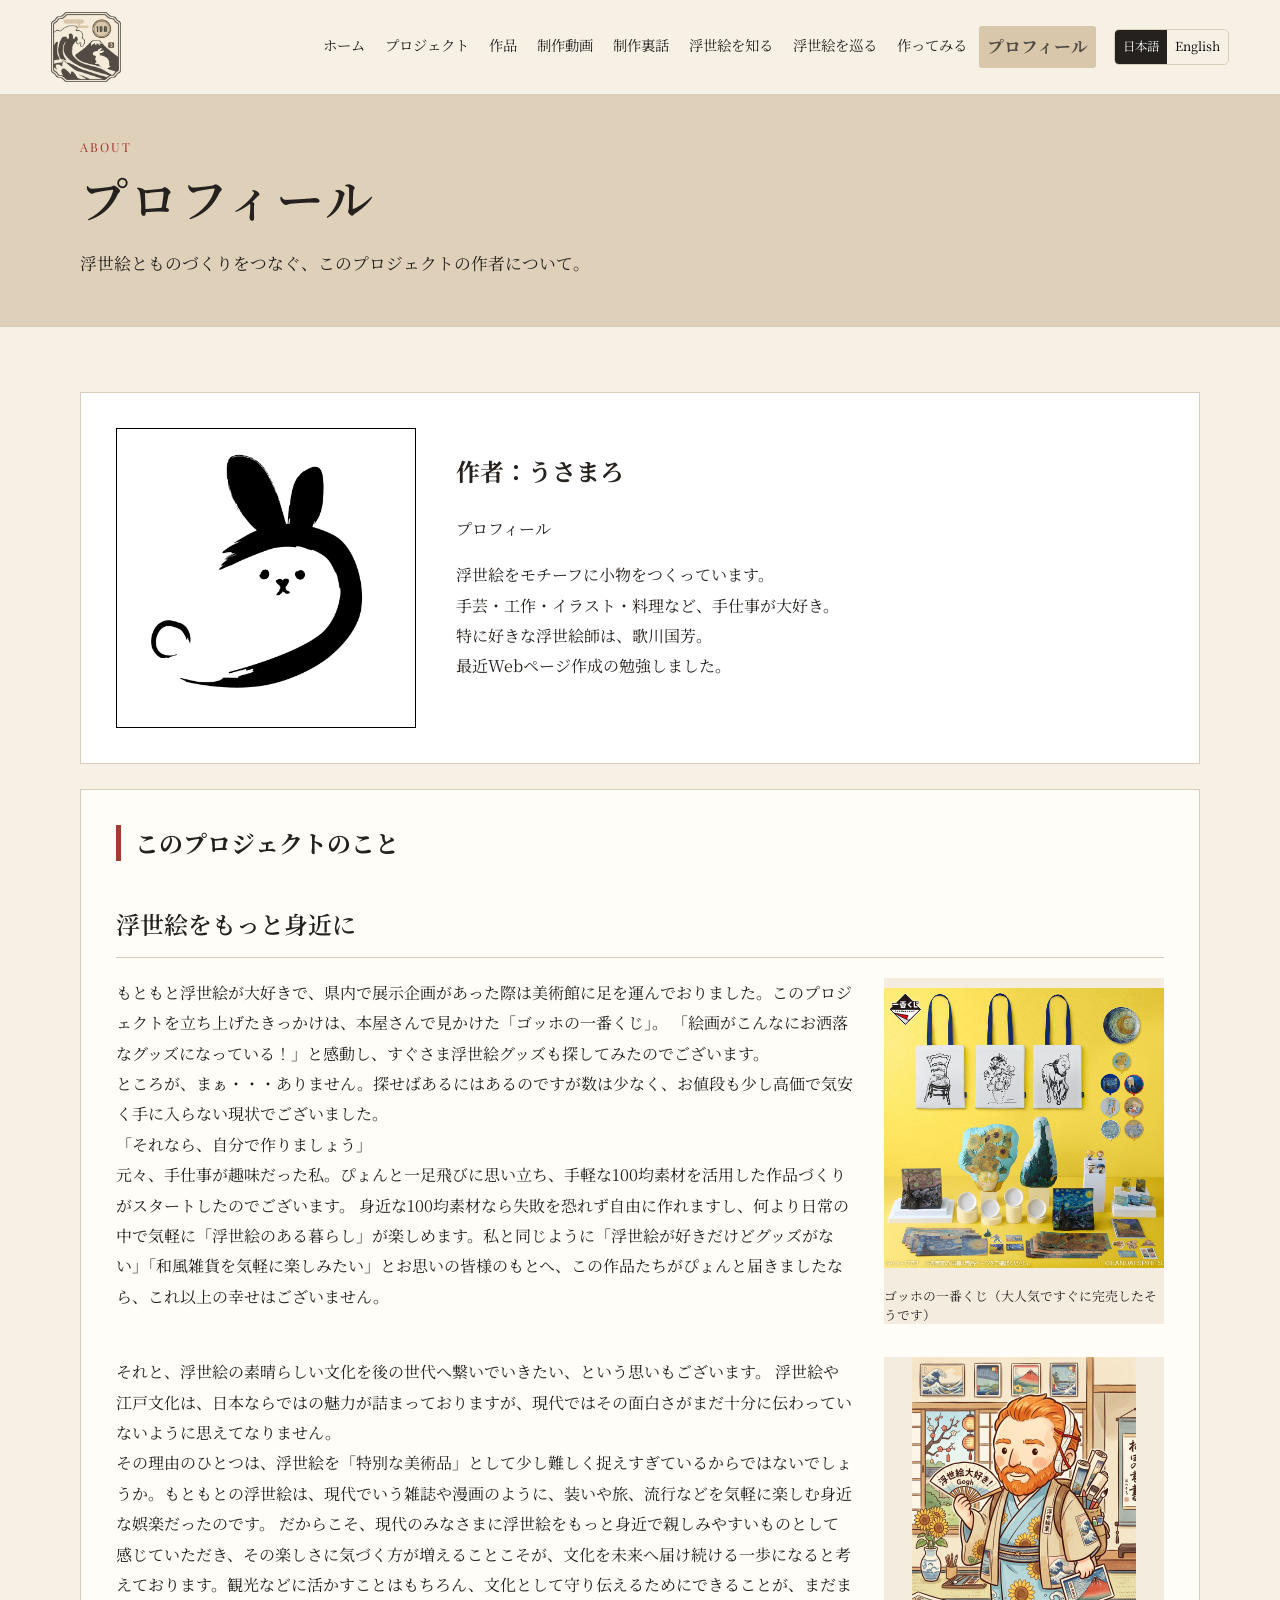
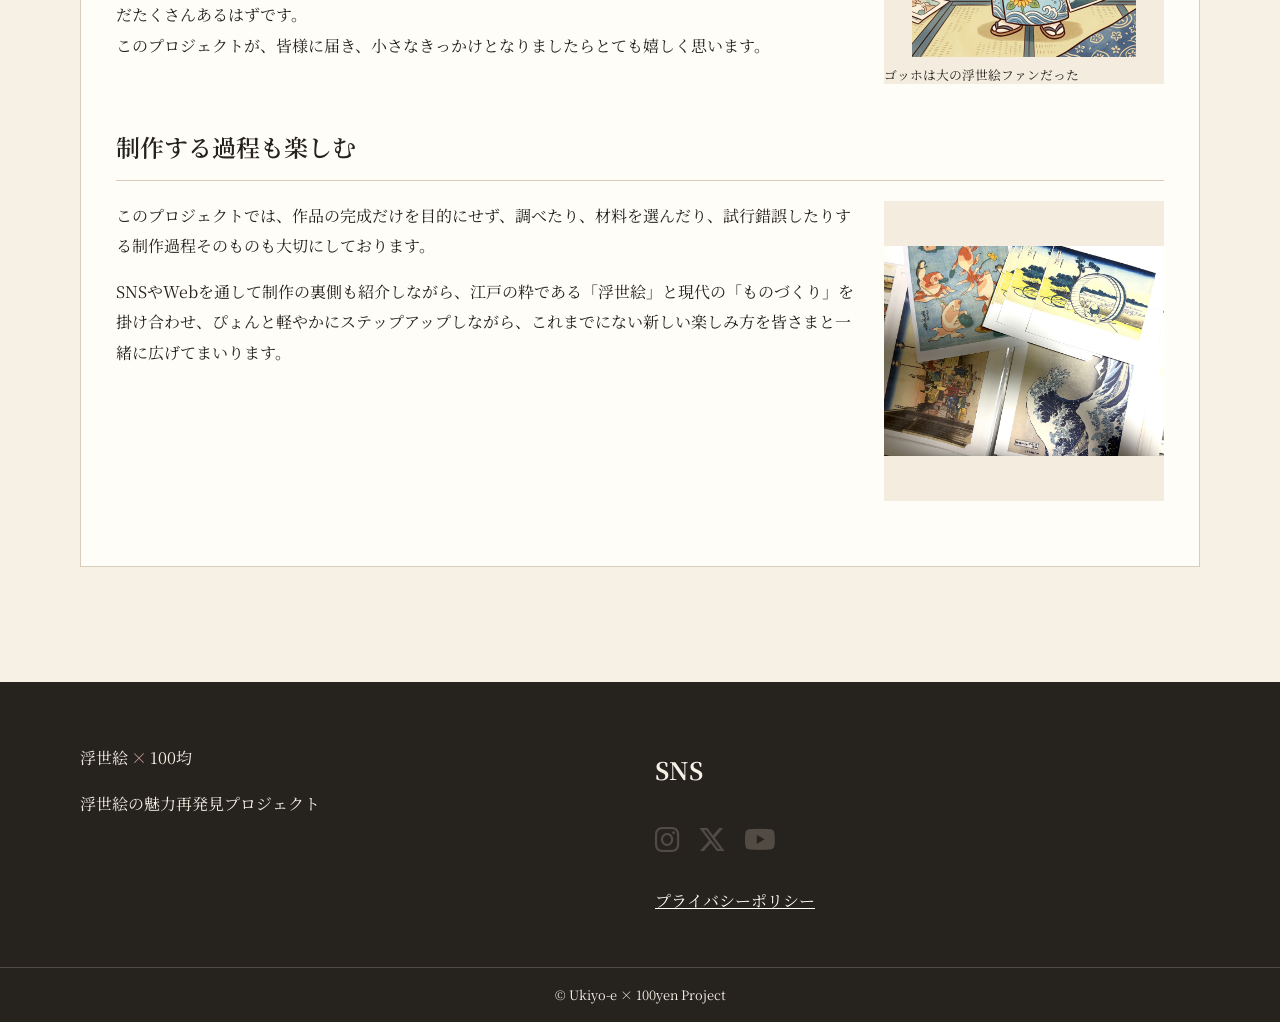
==== about.html @ 2771c259 "Add files via upload" ====
<!DOCTYPE html>
<html lang="ja">

<head>
    <meta charset="UTF-8">
    <meta name="viewport" content="width=device-width, initial-scale=1.0">
    <meta name="description" content="プロフィール｜浮世絵×100均プロジェクト">
    <title>プロフィール｜浮世絵×100均</title>
    <link rel="stylesheet" href="css/style.css">
    <link rel="stylesheet" href="https://cdnjs.cloudflare.com/ajax/libs/font-awesome/6.7.2/css/all.min.css">

    <script async src="https://www.googletagmanager.com/gtag/js?id=G-XXXXXXXXXX"></script>
    <script>window.dataLayer = window.dataLayer || []; function gtag() {dataLayer.push(arguments);} gtag('js', new Date()); gtag('config', 'G-XXXXXXXXXX');</script>
</head>

<body>
    <a class="skip-link" href="#main">本文へ移動</a>
    <header class="site-header">
  <div class="header-inner">
    <a class="logo" href="index.html" aria-label="浮世絵×100均 ホーム">
    <img src="images/sitelogo.png" alt="浮世絵×100均">
</a>
    <button class="menu-button" aria-controls="global-nav" aria-expanded="false">☰ <span data-ja="メニュー" data-en="Menu">メニュー</span></button>
<nav id="global-nav" class="global-nav" aria-label="メインメニュー">
  <ul>
    <li><a href="index.html" data-ja="ホーム" data-en="Home">ホーム</a></li>
    <li><a href="project.html" data-ja="プロジェクト" data-en="Project">プロジェクト</a></li>
    <li><a href="gallery.html" data-ja="作品" data-en="Gallery">作品</a></li>
    <li><a href="making.html" data-ja="制作動画" data-en="Making Videos">制作動画</a></li>
    <li><a href="story.html" data-ja="制作裏話" data-en="Behind the Scenes">制作裏話</a></li>
    <li><a href="ukiyoe.html" data-ja="浮世絵を知る" data-en="Learn Ukiyo-e">浮世絵を知る</a></li>
    <li><a href="map.html" data-ja="浮世絵を巡る" data-en="Explore Ukiyo-e">浮世絵を巡る</a></li>
    <li><a href="try.html" data-ja="作ってみる" data-en="Try It">作ってみる</a></li>
    <li><a href="about.html" data-ja="プロフィール" data-en="About">プロフィール</a></li>
  </ul>
</nav>
    <div class="lang-switch" aria-label="言語切り替え">
      <button type="button" class="lang-btn active" data-lang="ja">日本語</button>
      <button type="button" class="lang-btn" data-lang="en">English</button>
    </div>
  </div>
    </header>
    <main id="main">
        <section class="page-hero">
            <div class="container">
                <p class="section-label">ABOUT</p>
                <h1><span data-ja="プロフィール" data-en="About">プロフィール</span></h1>
                <p class="lead"><span data-ja="浮世絵とものづくりをつなぐ、このプロジェクトの作者について。"
                        data-en="Meet the creator connecting Ukiyo-e with hands-on making.">浮世絵とものづくりをつなぐ、このプロジェクトの作者について。</span>
                </p>
            </div>
        </section>
        <div class="container page-content">
            <!-- <section class="visual-block"><img src="images/usamaroicon2.png" alt="作者プロフィール用の仮ビジュアル">
                <p data-ja="作者プロフィール用の仮ビジュアル" data-en="Placeholder visual for the creator profile.">作者プロフィール用の仮ビジュアル</p>
            </section> -->


            <section class="profile-main">
                <div class="profile-photo">
                    <img src="images/usamaroicon2.png" alt="作者プロフィール写真">
                </div>
                <div>



                    <h2><span data-ja="作者：うさまろ" data-en="About the Creator">作者：うさまろ</span></h2>
                    <p data-ja="プロフィール" data-en="Creator profile will be added here.">プロフィール</p>
                    <p><span data-ja="浮世絵をモチーフに小物をつくっています。<br>
手芸・工作・イラスト・料理など、手仕事が大好き。<br>
特に好きな浮世絵師は、歌川国芳。<br>
最近Webページ作成の勉強しました。<br>"
                            data-en="Use your own words to explain why you became interested in Ukiyo-e and what you hope to achieve.">
浮世絵をモチーフに小物をつくっています。<br>
手芸・工作・イラスト・料理など、手仕事が大好き。<br>
特に好きな浮世絵師は、歌川国芳。<br>
最近Webページ作成の勉強しました。<br>
                        </span>
                    </p>
                </div>
            </section>


            <section class="content-block project-values">

                <h2>
                    <span data-ja="このプロジェクトのこと" data-en="What Matters to This Project">
                        このプロジェクトのこと
                    </span>
                </h2>


                <!-- 見出し1 -->
                <div class="value-section">

                    <h3>
                        <span data-ja="浮世絵をもっと身近に" data-en="Making Ukiyo-e More Accessible">
                            浮世絵をもっと身近に
                        </span>
                    </h3>

                    <div class="value-content">

                        <div class="value-text">
                            <p>
                                <span data-ja="もともと浮世絵が大好きで、県内で展示企画があった際は美術館に足を運んでおりました。このプロジェクトを立ち上げたきっかけは、本屋さんで見かけた「ゴッホの一番くじ」。
「絵画がこんなにお洒落なグッズになっている！」と感動し、すぐさま浮世絵グッズも探してみたのでございます。<br>
ところが、まぁ・・・ありません。探せばあるにはあるのですが数は少なく、お値段も少し高価で気安く手に入らない現状でございました。<br>

「それなら、自分で作りましょう」<br>
元々、手仕事が趣味だった私。ぴょんと一足飛びに思い立ち、手軽な100均素材を活用した作品づくりがスタートしたのでございます。

身近な100均素材なら失敗を恐れず自由に作れますし、何より日常の中で気軽に「浮世絵のある暮らし」が楽しめます。私と同じように「浮世絵が好きだけどグッズがない」「和風雑貨を気軽に楽しみたい」とお思いの皆様のもとへ、この作品たちがぴょんと届きましたなら、これ以上の幸せはございません。"
                                    data-en="（英語文）">
                                    浮世絵は、歴史や美術の知識がないと少し難しく感じるかもしれません。そこで、100均で手に入る身近な材料を使いながら、気軽に浮世絵に触れられる方法を紹介します。
                                </span>
                            </p>
                        </div>

                        <div class="value-image">
                            <img src="images/gogh_kuji.jpg" alt="ゴッホ一番くじ">
                            <p>ゴッホの一番くじ（大人気ですぐに完売したそうです）</p>
                        </div>

                    </div>



                    <div class="value-content">

                        <div class="value-text">
                            <p>
                                <span data-ja="それと、浮世絵の素晴らしい文化を後の世代へ繋いでいきたい、という思いもございます。

浮世絵や江戸文化は、日本ならではの魅力が詰まっておりますが、現代ではその面白さがまだ十分に伝わっていないように思えてなりません。<br>

その理由のひとつは、浮世絵を「特別な美術品」として少し難しく捉えすぎているからではないでしょうか。もともとの浮世絵は、現代でいう雑誌や漫画のように、装いや旅、流行などを気軽に楽しむ身近な娯楽だったのです。

だからこそ、現代のみなさまに浮世絵をもっと身近で親しみやすいものとして感じていただき、その楽しさに気づく方が増えることこそが、文化を未来へ届け続ける一歩になると考えております。観光などに活かすことはもちろん、文化として守り伝えるためにできることが、まだまだたくさんあるはずです。<br>

このプロジェクトが、皆様に届き、小さなきっかけとなりましたらとても嬉しく思います。
"
                                    data-en="（英語文）">
それと、浮世絵の素晴らしい文化を後の世代へ繋いでいきたい、という思いもございます。

浮世絵や江戸文化は、日本ならではの魅力が詰まっておりますが、現代ではその面白さがまだ十分に伝わっていないように思えてなりません。<br>

その理由のひとつは、浮世絵を「特別な美術品」として少し難しく捉えすぎているからではないでしょうか。もともとの浮世絵は、現代でいう雑誌や漫画のように、装いや旅、流行などを気軽に楽しむ身近な娯楽だったのです。

だからこそ、現代のみなさまに浮世絵をもっと身近で親しみやすいものとして感じていただき、その楽しさに気づく方が増えることこそが、文化を未来へ届け続ける一歩になると考えております。観光などに活かすことはもちろん、文化として守り伝えるためにできることが、まだまだたくさんあるはずです。<br>

このプロジェクトが、皆様に届き、小さなきっかけとなりましたらとても嬉しく思います。
                                </span>
                            </p>
                        </div>

                        <div class="value-image">
                            <img src="images/gogh.jpg" alt="浮世絵大好きなゴッホのイラスト">
                            <p>ゴッホは大の浮世絵ファンだった</p>
                        </div>

                    </div>

                </div>






                <!-- 見出し2 -->
                <div class="value-section">

                    <h3>
                        <span data-ja="制作する過程も楽しむ" data-en="Enjoying the Making Process">
                            制作する過程も楽しむ
                        </span>
                    </h3>

                    <div class="value-content">

                        <div class="value-text">
                            <p>
                                <span data-ja="このプロジェクトでは、作品の完成だけを目的にせず、調べたり、材料を選んだり、試行錯誤したりする制作過程そのものも大切にしております。"
                                    data-en="This project values the creative process itself, including choosing materials and experimenting, rather than focusing only on the finished work.">
                                    このプロジェクトでは、作品の完成だけを目的にせず、調べたり、材料を選んだり、試行錯誤したりする制作過程そのものも大切にしております。
                                </span>
                            </p>

                            <p>
                                <span data-ja="SNSやWebを通して制作の裏側も紹介しながら、江戸の粋である「浮世絵」と現代の「ものづくり」を掛け合わせ、ぴょんと軽やかにステップアップしながら、これまでにない新しい楽しみ方を皆さまと一緒に広げてまいります。"
                                    data-en="Through social media and the web, we also share the behind-the-scenes process and introduce new ways to enjoy Ukiyo-e and making things.">
                                    SNSやWebを通して制作の裏側も紹介しながら、江戸の粋である「浮世絵」と現代の「ものづくり」を掛け合わせ、ぴょんと軽やかにステップアップしながら、これまでにない新しい楽しみ方を皆さまと一緒に広げてまいります。
                                </span>
                            </p>
                        </div>

                        <div class="value-image">
                            <img src="images/project-value03.jpeg" alt="浮世絵作品を制作している様子">
                        </div>

                    </div>

                </div>

            </section>








        </div>
    </main>

<footer class="site-footer">
    <div class="container footer-grid">

        <div>
            <p class="logo">浮世絵<span>×</span>100均</p>
            <p data-ja="浮世絵の魅力再発見プロジェクト"
               data-en="Rediscovering the Charm of Ukiyo-e">
                浮世絵の魅力再発見プロジェクト
            </p>
        </div>


<div>
    <h2>SNS</h2>

    <div class="sns-links">

        <!-- Instagram -->
        <a href="https://www.instagram.com/usamaro_ukiyoe100pj/"
           target="_blank"
           rel="noopener"
           aria-label="Instagram">
            <i class="fa-brands fa-instagram"></i>
        </a>

        <!-- X -->
        <a href="https://x.com/usamaro_ukiyoe"
           target="_blank"
           rel="noopener"
           aria-label="X">
            <i class="fa-brands fa-x-twitter"></i>
        </a>

        <!-- YouTube -->
        <a href="https://www.youtube.com/@usamaro_ukiyoe100pj"
           target="_blank"
           rel="noopener"
           aria-label="YouTube">
            <i class="fa-brands fa-youtube"></i>
        </a>

    </div>

    <!-- プライバシーポリシー -->
    <p>
        <a href="privacy.html">プライバシーポリシー</a>
    </p>
</div>


    </div>

    <p class="copyright">© Ukiyo-e × 100yen Project</p>
</footer>

    <script src="js/script.js"></script>
</body>

</html>
---- css/style.css ----
@import url('https://fonts.googleapis.com/css2?family=Noto+Serif+JP:wght@400;500;700&family=Playfair+Display:wght@500;700&family=Yuji+Boku&display=swap');

:root {
    --ink: #24211e;
    --red: #a33b32;
    --red-dark: #7d2924;
    --cream: #f7f1e5;
    --paper: #fffdf8;
    --line: #d8cdbb;
    --muted: #6d665d;
    --max: 1120px
}

* {
    box-sizing: border-box
}

html {
    scroll-behavior: smooth
}

body {
    margin: 0;
    color: var(--ink);
    background: var(--cream);
    font-family: "Noto Serif JP", serif;
    line-height: 1.9
}

img,
video {
    max-width: 100%;
    height: auto;
    display: block
}

a {
    color: inherit
}

button {
    font: inherit
}

.skip-link {
    position: absolute;
    left: 10px;
    top: -100px;
    background: #fff;
    padding: 8px 12px;
    z-index: 1000
}

.skip-link:focus {
    top: 10px
}

.site-header {
    position: sticky;
    top: 0;
    z-index: 100;
    background: rgba(247, 241, 229, .97);
    border-bottom: 1px solid var(--line)
}

.header-inner {
    max-width: 1280px;
    margin: auto;
    padding: 12px 4%;
    display: flex;
    align-items: center;
    gap: 18px
}

.logo {
    display: block;
    text-decoration: none;
    white-space: nowrap;
}

.logo img {
    display: block;
    width: 70px;
    height: auto;
}

.logo span {
    color: var(--red);
    padding: 0 3px
}

.global-nav {
    margin-left: auto
}

.global-nav ul {
    display: flex;
    flex-wrap: wrap;
    gap: 4px;
    list-style: none;
    margin: 0;
    padding: 0
}

.global-nav a {
    display: block;
    padding: 5px 8px;
    text-decoration: none;
    font-size: .9rem;
    border-radius: 4px
}

.global-nav a:hover,
.global-nav a:focus {
    background: #eadfce
}

.menu-button {
    display: none;
    background: none;
    border: 1px solid var(--line);
    padding: 6px 10px;
    border-radius: 4px
}

.lang-switch {
    display: flex;
    border: 1px solid var(--line);
    border-radius: 5px;
    overflow: hidden
}

.lang-btn {
    border: 0;
    background: transparent;
    padding: 5px 8px;
    cursor: pointer;
    font-size: .78rem
}

.lang-btn.active {
    background: var(--ink);
    color: #fff
}

.hero {
    background: #d8c7aa;
    min-height: 520px;
    display: grid;
    place-items: center;
    text-align: center;
    position: relative;
    overflow: hidden
}

.hero:after {
    content: "";
    position: absolute;
    inset: 0;
    background-image: repeating-linear-gradient(0deg, transparent 0 8px, rgba(80, 50, 30, .035) 9px 10px);
    pointer-events: none
}

.hero-inner {
    position: relative;
    z-index: 1;
    padding: 70px 20px
}

.eyebrow,
.section-label,
.tag {
    letter-spacing: .16em;
    font-family: "Playfair Display", serif;
    font-size: .78rem
}

.hero h1 {
    font-size: clamp(2.4rem, 7vw, 5rem);
    line-height: 1.25;
    margin: 18px 0;
    font-weight: 700
}

.hero-lead {
    font-size: 1.1rem
}

.button {
    display: inline-block;
    padding: 11px 25px;
    text-decoration: none;
    border: 1px solid var(--ink);
    margin-top: 16px
}

.button-primary {
    background: var(--red);
    color: #fff;
    border-color: var(--red)
}

.button-primary:hover {
    background: var(--red-dark)
}

.container {
    width: min(var(--max), 92%);
    margin: auto
}

.narrow {
    max-width: 820px
}

.section {
    padding: 80px 0
}

.paper-section {
    background: var(--paper)
}

.intro {
    text-align: center
}

.section-heading {
    display: flex;
    align-items: end;
    justify-content: space-between;
    gap: 20px;
    margin-bottom: 30px
}

.section-heading h2,
.intro h2 {
    margin: 0;
    font-size: clamp(1.6rem, 3vw, 2.4rem);
    line-height: 1.5
}

.section-label {
    color: var(--red);
    margin: 0 0 5px
}

.text-link {
    font-weight: 700;
    text-decoration: underline;
    text-underline-offset: 4px
}

.card-grid {
    display: grid;
    grid-template-columns: repeat(3, 1fr);
    gap: 25px
}

.card {
    background: #fff;
    border: 1px solid var(--line);
    box-shadow: 0 4px 12px rgba(60, 40, 20, .05)
}

.card img {
    width: 100%;
    aspect-ratio: 3/4; /* 縦4・横3の比率にする場合は「3/4」にします */
    object-fit: contain; /* 画像を切らさずに枠内に収める */
    background: #e6d8c1;
}

.card-body {
    padding: 22px
}

.card h2,
.card h3 {
    margin: 4px 0 8px
}

.card p {
    margin: 4px 0
}

.tag {
    color: var(--red);
    margin: 0
}

.feature-grid {
    display: grid;
    grid-template-columns: repeat(2, 1fr);
    gap: 18px
}

.feature-card {
    padding: 28px;
    background: #fff;
    border: 1px solid var(--line);
    text-decoration: none
}

.feature-card:hover {
    border-color: var(--red)
}

.feature-no {
    color: var(--red);
    font-family: "Playfair Display", serif
}

.feature-card h2 {
    margin: 4px 0
}

.cta-section {
    background: #ded0b9;
    text-align: center
}

.cta h2 {
    font-size: clamp(1.8rem, 4vw, 3rem);
    line-height: 1.5
}

.page-hero {
    padding: 40px 0 30px;
    background: #ded0b9;
    border-bottom: 1px solid var(--line)
}

.page-hero h1 {
    font-family: "Noto Serif JP", serif;
    font-weight: 600;
    letter-spacing: .04em;
    font-size: clamp(2rem, 5vw, 3rem);
    margin: 5px 0 15px;
    line-height: 1.4
}
.lead {
    max-width: 800px;
    font-size: 1.05rem
}

.page-content {
    padding: 65px 0 90px
}

.content-block {
    background: var(--paper);
    padding: 35px;
    margin-bottom: 25px;
    border: 1px solid var(--line)
}

.content-block h2 {
    margin-top: 0;
    border-left: 5px solid var(--red);
    padding-left: 14px;
    line-height: 1.5
}

.number-list,
.steps,
.profile-grid,
.material-grid {
    display: grid;
    grid-template-columns: repeat(2, 1fr);
    gap: 18px
}

.number-list>div,
.steps>div,
.profile-grid>div,
.material-grid>div {
    border: 1px solid var(--line);
    padding: 20px;
    background: #fff
}

.number-list b,
.steps b {
    font-family: "Playfair Display";
    font-size: 1.6rem;
    color: var(--red)
}

.video-placeholder {
    background: #171513;
    color: #fff;
    padding: 30px;
    text-align: center;
    margin-bottom: 25px
}

.video-placeholder video {
    width: 900px;
    margin: 25px auto 0;
    background: #000
}

.video-icon {
    font-size: 3rem;
    color: #d8c7aa
}

.story-card {
    background: #fff;
    padding: 40px;
    margin-bottom: 25px;
    border: 1px solid var(--line)
}

blockquote {
    display: flex;
    align-items: flex-start;
    gap: 18px;

    border-left: 4px solid var(--red);
    padding: 15px 20px;
    margin: 25px 0;
    font-size: 1.15rem;
    background: #f3ecdf;
}

/* blockquote内のキャラクター */
blockquote img {
    width: 70px;
    height: 70px;
    object-fit: contain;
    flex-shrink: 0;
}

/* blockquote内の文章 */
blockquote div {
    min-width: 0;
}

.check-list {
    padding-left: 1.4em
}

.check-list li {
    margin: 7px 0
}

.map-note,
.cta-box {
    padding: 30px;
    background: #ded0b9;
    border: 1px solid var(--line);
    margin-bottom: 25px
}

.spot-list {
    display: grid;
    gap: 16px
}

.spot-list article {
    background: #fff;
    padding: 25px;
    border: 1px solid var(--line);
    display: grid;
    grid-template-columns: 50px 1fr;
    column-gap: 15px
}

.spot-list span {
    color: var(--red);
    font-family: "Playfair Display";
    font-size: 1.5rem
}

.spot-list h2 {
    margin: 0
}

.howto {
    counter-reset: step;
    list-style: none;
    padding: 0
}

.howto li {
    counter-increment: step;
    border-bottom: 1px solid var(--line);
    padding: 18px 0
}

.howto li:before {
    content: counter(step, decimal-leading-zero);
    color: var(--red);
    font-family: "Playfair Display";
    font-size: 1.5rem;
    margin-right: 15px
}

.howto b {
    display: block
}

.howto span {
    display: block;
    margin-left: 50px;
    color: var(--muted)
}

.profile-main {
    display: grid;
    grid-template-columns: 300px 1fr;
    gap: 40px;
    background: #fff;
    padding: 35px;
    border: 1px solid var(--line);
    margin-bottom: 25px
}

.profile-photo {
    min-height: 280px;
    background: #d8c7aa;
    display: grid;
    place-items: center;
    font-family: "Playfair Display";
    letter-spacing: .15em
}

.site-footer {
    background: #26231f;
    color: #f7f1e5;
    padding: 45px 0 15px
}

.footer-grid {
    display: grid;
    grid-template-columns: 1fr 1fr;
    gap: 30px
}

.footer-grid a {
    color: #fff
}

.footer-grid .logo span {
    color: #d8a59d
}

.copyright {
    text-align: center;
    border-top: 1px solid #514b43;
    padding-top: 15px;
    margin: 35px 0 0;
    font-size: .8rem
}

@media(max-width:900px) {
    .global-nav {
        order: 4;
        width: 100%
    }

    .header-inner {
        flex-wrap: wrap
    }

    .global-nav ul {
        justify-content: center
    }

    .card-grid {
        grid-template-columns: repeat(2, 1fr)
    }
}

@media(max-width:700px) {
    .menu-button {
        display: block;
        margin-left: auto
    }

    .global-nav {
        display: none
    }

    .global-nav.open {
        display: block
    }

    .global-nav ul {
        display: grid;
        grid-template-columns: repeat(2, 1fr);
        gap: 2px
    }

    .global-nav a {
        padding: 9px;
        text-align: center
    }

    .lang-switch {
        order: 3
    }

    .header-inner {
        gap: 10px
    }

    .card-grid,
    .feature-grid,
    .number-list,
    .steps,
    .profile-grid,
    .material-grid,
    .footer-grid,
    .profile-main {
        grid-template-columns: 1fr
    }

    .section {
        padding: 55px 0
    }

    .page-hero {
        padding: 55px 0 35px
    }

    .page-content {
        padding: 40px 0 60px
    }

    .content-block,
    .story-card {
        padding: 25px
    }

    .section-heading {
        align-items: start;
        flex-direction: column
    }

    .hero {
        min-height: 480px
    }

    .hero-inner {
        padding: 50px 15px
    }

    .hero h1 {
        font-size: 2.4rem
    }
}

@media(max-width:420px) {
    .logo img {
        width: 55px;
    }


    .lang-btn {
        padding: 4px 6px
    }

    .global-nav ul {
        grid-template-columns: 1fr
    }

    .hero h1 {
        font-size: 2.05rem
    }

    .content-block {
        padding: 20px
    }

    .spot-list article {
        grid-template-columns: 35px 1fr
    }
}

@media(prefers-reduced-motion:reduce) {
    html {
        scroll-behavior: auto
    }
}

.visual-block {
    background: #fff;
    padding: 18px;
    margin-bottom: 25px;
    border: 1px solid var(--line);
    text-align: center
}

.visual-block img {
    width: 100%;
    max-height: 550px;
    object-fit: cover
}

.visual-block p {
    margin: 10px 0 0;
    color: var(--muted);
    font-size: .9rem
}

/* Brush-style navigation hover */
.global-nav a {
    position: relative;
    isolation: isolate
}

.global-nav a::after {
    content: "";
    position: absolute;
    left: 0;
    bottom: 0;
    width: 0%;
    height: 12px;
    background: url("../images/brush-line.png") center/100% 100% no-repeat;
    z-index: -1;
    transition: width 0.3s ease;
    pointer-events: none
}

.global-nav a:hover::after,
.global-nav a:focus-visible::after {
    width: 100%
}

/* Artist artwork boxes */
.artist-grid {
    display: grid;
    grid-template-columns: repeat(2, 1fr);
    gap: 20px
}

.artist-card {
    background: #fff;
    border: 1px solid var(--line);
    overflow: hidden
}

.artist-image {
    background: #e6d8c1;
    aspect-ratio: 4/3;
    overflow: hidden
}

.artist-image img {
    width: 100%;
    height: 100%;
    object-fit: cover
}

.artist-body {
    padding: 20px
}

.artist-body h3 {
    margin: 0 0 8px;
    font-size: 1.25rem
}

.artist-body p {
    margin: 5px 0
}

.replace-note {
    color: var(--muted);
    font-size: .88rem
}

/* Accessible accordion */
.accordion-list {
    display: grid;
    gap: 10px
}

.accordion-item {
    border: 1px solid var(--line);
    background: #fff
}

.accordion-trigger {
    width: 100%;
    display: flex;
    align-items: center;
    justify-content: space-between;
    gap: 20px;
    border: 0;
    background: transparent;
    padding: 18px 20px;
    text-align: left;
    cursor: pointer;
    font-weight: 700;
    color: var(--ink)
}

.accordion-trigger:hover,
.accordion-trigger:focus-visible {
    background: #f3ecdf
}

.accordion-trigger:focus-visible {
    outline: 3px solid var(--red);
    outline-offset: -3px
}

.accordion-icon {
    font-family: Arial, sans-serif;
    font-size: 1.4rem;
    color: var(--red);
    transition: transform .2s ease
}

.accordion-trigger[aria-expanded="true"] .accordion-icon {
    transform: rotate(45deg)
}

.accordion-panel {
    display: grid;
    grid-template-columns: minmax(220px, 38%) 1fr;
    gap: 25px;
    padding: 0 20px 20px;
    align-items: start
}

.accordion-panel img {
    width: 100%;
    aspect-ratio: 4/3;
    object-fit: cover;
    background: #e6d8c1
}

.accordion-panel h3 {
    margin-top: 0
}

.accordion-intro {
    color: var(--muted)
}

@media(max-width:700px) {
    .artist-grid {
        grid-template-columns: 1fr
    }

    .accordion-panel {
        grid-template-columns: 1fr;
        padding: 0 15px 15px
    }

    .accordion-trigger {
        padding: 16px 15px
    }
}

@media(max-width:420px) {
    .artist-body {
        padding: 16px
    }

    .accordion-panel {
        gap: 15px
    }
}


/* Museum map */
.spot-list .spot-museum {
    display: block;
}

.spot-heading {
    display: flex;
    align-items: center;
    gap: 15px;
}

.spot-heading>span {
    color: var(--red);
    font-family: "Playfair Display";
    font-size: 1.5rem;
}

.spot-heading h2 {
    margin: 0;
}

.spot-museum>p {
    margin: 10px 0 20px;
}

.spot-museum>img {
    width: 100%;
    height: auto;
    display: block;
}

/* =================================
   このサイトでできること
================================= */

.number-list {
    display: grid;
    grid-template-columns: repeat(2, 1fr);
    gap: 0;
    margin-top: 40px;
    border-top: 1px solid #cfc3b3;
}


/* 各項目 */
.number-list > div {
    position: relative;
    min-height: 230px;
    padding: 32px 35px;

    background: #fff;

    border-bottom: 1px solid #cfc3b3;
}


/* 縦の線 */
.number-list > div:nth-child(odd) {
    border-right: 1px solid #cfc3b3;
}


/* 番号 */
.number-list b {
    display: block;

    margin-bottom: 30px;

    font-family: "Playfair Display", serif;
    font-size: 34px;
    line-height: 1;

    color: #a7352d;
}


/* 見出し */
.number-list h3 {
    margin: 0 0 15px;

    font-family: "Noto Serif JP", serif;
    font-size: 28px;
    font-weight: 600;

    letter-spacing: 0.12em;

    color: #222;
}


/* 説明文 */
.number-list p {
    margin: 0;

    font-family: "Noto Serif JP", serif;
    font-size: 15px;

    line-height: 1.9;

    color: #555;
}


/* 02・04の番号を藍色 */
.number-list > div:nth-child(2) b,
.number-list > div:nth-child(4) b {
    color: #304b68;
}


/* 03の番号を金色 */
.number-list > div:nth-child(3) b {
    color: #a17a28;
}


/* =================================
   スマートフォン
================================= */

@media (max-width: 768px) {

    .number-list {
        grid-template-columns: 1fr;
        margin-top: 30px;
    }

    .number-list > div {
        min-height: auto;
        padding: 28px 25px;
    }

    .number-list > div:nth-child(odd) {
        border-right: none;
    }

    .number-list b {
        margin-bottom: 20px;
        font-size: 30px;
    }

    .number-list h3 {
        font-size: 25px;
    }

    .number-list p {
        font-size: 14px;
    }

}


/* =================================
   障子が開いた後のトップ画面
   ================================= */

.hero {
  position: relative;
  overflow: hidden;
  min-height: 560px;
  background: #d8c7aa;
}

/* 障子 */
.shoji-container {
  position: absolute;
  inset: 0;
  z-index: 10;
  pointer-events: none;
}

/* 左右の障子 */
.shoji {
  position: absolute;
  top: 0;
  width: 50%;
  height: 100%;

  background-color: #fffdf5;

  background-image:
    linear-gradient(to right, #8a5a36 2px, transparent 2px),
    linear-gradient(to bottom, #8a5a36 2px, transparent 2px);

  background-size: 40px 50px;

  border: 4px solid #5c3a21;
  box-sizing: border-box;

  transition:
    transform 1.2s cubic-bezier(0.25, 1, 0.5, 1);
}

/* 左の障子 */
.shoji-left {
  left: 0;
}

/* 右の障子 */
.shoji-right {
  right: 0;
}

/* 障子が開いた状態 */
.shoji-container.open .shoji-left {
  transform: translateX(-100%);
}

.shoji-container.open .shoji-right {
  transform: translateX(100%);
}


/* =================================
   障子の向こう側
   ================================= */

.hero-content {
  position: relative;
  z-index: 1;

  width: min(1000px, 90%);
  min-height: 560px;

  margin: 0 auto;

  display: grid;
  grid-template-columns: 45% 55%;
  align-items: center;

  gap: 40px;

  padding: 60px 0;
}


/* 作品画像 */
.hero-image {
  background: #fff;
  padding: 15px;
  border: 1px solid #cbbda8;
  box-shadow: 0 8px 25px rgba(60, 40, 20, .12);
}

.hero-image img {
   width: 100%;
  height: auto;
  display: block;

  background: #f5eee2;
}


/* 文字 */
.hero-text {
  text-align: left;
}

.hero-text .eyebrow {
  margin-top: 0;
}

.hero-text h1 {
  margin: 18px 0;
}


/* =================================
   スマートフォン
   ================================= */

@media (max-width: 700px) {

  .hero {
    min-height: auto;
  }

  .hero-content {
    grid-template-columns: 1fr;

    gap: 25px;

    min-height: auto;

    padding: 50px 0 60px;
  }

  .hero-image {
    width: 85%;
    margin: 0 auto;
  }

  .hero-image img {
    height: 280px;
  }

  .hero-text {
    text-align: center;
  }

}


.hero-text {
  min-width: 0;
}

.hero-text h1 {
  white-space: nowrap;
}



/* =================================
   4つの項目の画像
================================= */

.feature-item {
    position: relative;
    overflow: hidden;
}


/* 4枚すべて同じサイズ・同じ位置 */
.feature-image {
    position: absolute;

    width: 120px;
    height: 160px;

    right: 25px;
    top: 50%;

    transform: translateY(-50%);

    /* 画像全体を表示 */
    object-fit: contain;

    /* 少し背景になじませる */
    opacity: 0.8;

    z-index: 1;
}


/* 文字を画像より前にする */
.feature-item b,
.feature-item h3,
.feature-item p {
    position: relative;
    z-index: 2;
}


/* 画像と文字が重ならないようにする */
.feature-item h3,
.feature-item p {
    padding-right: 150px;
}


/* =================================
   スマートフォン
================================= */

@media (max-width: 768px) {

    .feature-image {
        width: 90px;
        height: 120px;

        right: 15px;
    }

    .feature-item h3,
    .feature-item p {
        padding-right: 105px;
    }

}



.profile-photo img {
    width: 100%;
    height: 100%;
    object-fit: contain;
    display: block;
    border: 1px solid #000;
}

/* アコーディオン：閉じているときは非表示 */
.accordion-panel[hidden] {
    display: none !important;
}


/* =========================
   施設情報
   ========================= */

.spot-info {
    margin-top: 20px;
    padding-top: 15px;
    border-top: 1px solid var(--line);
}

.spot-info-row {
    display: flex;
    align-items: center;
    gap: 20px;
    font-size: 0.9rem;
}

.spot-info-row strong {
    font-size: 1rem;
    flex-shrink: 0;
}

.spot-info-row span {
    color: var(--muted);
}

.spot-info-row a {
    color: var(--red);
    text-decoration: none;
    white-space: nowrap;
}

.spot-info-row a:hover {
    text-decoration: underline;
}

/* スマホ */
@media (max-width: 700px) {

    .spot-info-row {
        display: flex;
        flex-wrap: wrap;
        gap: 5px 15px;
    }

    .spot-info-row strong {
        width: 100%;
    }

    .spot-info-row span {
        font-size: 0.85rem;
    }
}

.spot-place {
    margin-bottom: 10px;
}

.spot-place strong {
    margin-right: 15px;
}

.spot-place a {
    margin-left: 15px;
    color: var(--red);
    text-decoration: none;
}

/* =================================
   制作裏話 STORY 001
================================= */

.story-card {
    display: grid;
    grid-template-columns: 1fr 320px;
    gap: 40px;
    align-items: center;
}

.story-text {
    min-width: 0;
}

.story-image {
    width: 100%;
}

.story-image img {
    width: 100%;
    height: 260px;
    object-fit: contain;
    display: block;
    background: #f3ecdf;
}


/* スマートフォン */
@media (max-width: 700px) {

    .story-card {
        grid-template-columns: 1fr;
        gap: 25px;
    }

    .story-image img {
        height: auto;
        max-height: 300px;
    }

}


/* =================================
   このプロジェクトで大切にしていること
================================= */

.project-values {
    margin-top: 25px;
}


/* 見出し1・見出し2 */
.project-values h3 {
    margin: 40px 0 20px;
    padding-bottom: 10px;
    border-bottom: 1px solid var(--line);
    font-size: 1.5rem;
    font-weight: 600;
}


/* 文章＋画像 */
.value-content {
    display: grid;
    grid-template-columns: 1fr 280px;
    gap: 30px;
    align-items: start;
    margin-bottom: 30px;
}



/* 文章 */
.value-text {
    min-width: 0;
}

.value-text p {
    margin: 0 0 15px;
}


/* 画像 */
.value-image {
    width: 100%;
    background: #f3ecdf;
}

.value-image img {
    width: 100%;
    height: 300px;
    object-fit: contain;
    display: block;
}


/* スマートフォン */
@media (max-width: 700px) {

    .value-content {
        grid-template-columns: 1fr;
        gap: 20px;
    }

    .value-image img {
        height: auto;
        max-height: 300px;
    }

}

.story-image {
    margin: 0;
    text-align: center;
}

.story-image img {
    display: block;
    width: 100%;
    height: auto;
}

.story-image figcaption {
    margin-top: 8px;
    font-family: "Noto Serif JP", "Yu Mincho",
                 "Hiragino Mincho ProN", serif;
    font-size: 0.75rem;
    line-height: 1.6;
    letter-spacing: 0.05em;
    color: #666;
    text-align: center;
}

.story-image figcaption {
    display: block;
    margin-top: 10px;
    width: 100%;
    font-family: "Yu Mincho", "Hiragino Mincho ProN", serif;
    font-size: 13px;
    line-height: 1.6;
    color: #555;
    text-align: center;
    visibility: visible;
    opacity: 1;
}

.value-image p {
    margin: 8px 0 0;
    font-size: 0.8rem;
    line-height: 1.5;
    text-align: left;
}

/* =========================
   STORY 001 レイアウト調整
   ========================= */

/* 記事カードは1列にする */
.story-card {
    display: block;
}


/* 共通点＋画像 */
.story-detail {
    display: grid;
    grid-template-columns: minmax(0, 1fr) 320px;
    gap: 40px;
    align-items: start;
    margin: 30px 0;
}


/* 浮世絵との共通点 */
.story-detail blockquote {
    margin: 0;
}


/* 右側の画像 */
.story-detail .story-image {
    margin: 0;
}

.story-detail .story-image img {
    width: 100%;
    height: auto;
    display: block;
}

.story-detail .story-image figcaption {
    margin-top: 8px;
    font-size: 0.75rem;
    line-height: 1.6;
    text-align: center;
    color: #756d63;
}


/* スマートフォン */
@media (max-width: 768px) {

    .story-detail {
        grid-template-columns: 1fr;
        gap: 25px;
    }

    .story-detail .story-image {
        max-width: 500px;
        margin: 0 auto;
    }

}

/* ========================================
   作ってみよう｜制作の流れ
   文字サイズを「見出し・本文・補足」の3段階で統一
======================================== */

/* ----------------------------------------
   セクション全体
---------------------------------------- */

.making-flow-section {
    width: min(820px, 92%);
    margin: 70px auto 90px;
}


/* ----------------------------------------
   【見出し】
---------------------------------------- */

.making-flow-section .section-heading {
    display: block;
    text-align: left;
    margin-bottom: 20px;
}

.making-flow-section .section-label {
    margin: 0 0 5px;
    color: var(--red);
    font-family: "Playfair Display", serif;
    font-size: 0.78rem;
    letter-spacing: 0.16em;
}

.making-flow-section .section-heading h2 {
    margin: 0;
    font-family: "Noto Serif JP", serif;
    font-size: clamp(1.6rem, 3vw, 2.4rem);
    line-height: 1.5;
    font-weight: 600;
}


/* ----------------------------------------
   【本文】
   制作の流れの導入文
---------------------------------------- */

.flow-intro {
    max-width: 760px;
    margin: 0 0 45px;
    color: var(--ink);
    font-size: 0.95rem;
    line-height: 2;
}


/* ----------------------------------------
   フローチャート
---------------------------------------- */

.making-flow {
    max-width: 760px;
    margin: 0 auto;
}


/* ----------------------------------------
   各ステップ
---------------------------------------- */

.flow-step {
    display: grid;
    grid-template-columns: 85px 1fr;
    background: #fff;
    border: 1px solid var(--line);
    min-height: 145px;
}


/* ----------------------------------------
   【補足】
   STEP 01 / 02 / 03...
---------------------------------------- */

.flow-number {
    display: flex;
    align-items: center;
    justify-content: center;

    background: #f3ecdf;
    border-right: 1px solid var(--line);

    color: var(--red);
    font-family: "Playfair Display", serif;
    font-size: 1.8rem;
    line-height: 1;
}


/* ----------------------------------------
   ステップ本文
---------------------------------------- */

.flow-content {
    padding: 25px 30px;
}


/* 【補足】英字ラベル */

.flow-label {
    margin: 0 0 5px;

    color: var(--red);
    font-family: "Playfair Display", serif;
    font-size: 0.72rem;
    letter-spacing: 0.16em;
}


/* 【見出し】各ステップ名 */

.flow-content h3 {
    margin: 0 0 10px;

    color: var(--ink);
    font-family: "Noto Serif JP", serif;
    font-size: 1.3rem;
    font-weight: 600;
    line-height: 1.5;
}


/* 【本文】各ステップの説明 */

.flow-description {
    margin: 0;

    color: var(--muted);
    font-family: "Noto Serif JP", serif;
    font-size: 0.95rem;
    line-height: 1.9;
}


/* ----------------------------------------
   矢印
---------------------------------------- */

.flow-arrow {
    height: 55px;

    display: flex;
    align-items: center;
    justify-content: center;

    color: var(--red);
    font-size: 1.25rem;
    line-height: 1;
}


/* ----------------------------------------
   完成！
---------------------------------------- */

.flow-complete {
    border: 1px solid var(--red);
}

.flow-complete .flow-number {
    background: var(--red);
    color: #fff;
    border-right-color: var(--red);
}

.flow-complete .flow-content h3 {
    color: var(--red);
    font-size: 1.45rem;
}


/* ----------------------------------------
   「浮世絵を身近なハンドメイドに」
   SEO用文章
---------------------------------------- */

.flow-seo-text {
    max-width: 760px;
    margin: 65px auto 0;
    padding-top: 35px;
    border-top: 1px solid var(--line);
}


/* 【見出し】 */

.flow-seo-text h3 {
    margin: 0 0 18px;
    padding-left: 14px;

    border-left: 5px solid var(--red);

    color: var(--ink);
    font-family: "Noto Serif JP", serif;
    font-size: 1.25rem;
    font-weight: 600;
    line-height: 1.5;
}


/* 【本文】
   SEO文章は補足ではなく本文として扱う */

.flow-seo-text p {
    margin: 0 0 16px;

    color: var(--ink);
    font-family: "Noto Serif JP", serif;
    font-size: 0.95rem;
    line-height: 2;
}


/* ----------------------------------------
   スマートフォン
---------------------------------------- */

@media (max-width: 700px) {

    /* セクション */

    .making-flow-section {
        width: 92%;
        margin: 55px auto 65px;
    }


    /* 【見出し】 */

    .making-flow-section .section-heading {
        margin-bottom: 15px;
    }

    .making-flow-section .section-heading h2 {
        font-size: 1.6rem;
    }


    /* 【本文】 */

    .flow-intro {
        margin-bottom: 35px;
        font-size: 0.88rem;
        line-height: 1.9;
    }


    /* フローチャート */

    .flow-step {
        grid-template-columns: 60px 1fr;
        min-height: auto;
    }


    /* 【補足】STEP番号 */

    .flow-number {
        font-size: 1.45rem;
    }


    .flow-content {
        padding: 20px 18px;
    }


    /* 【補足】英字 */

    .flow-label {
        font-size: 0.65rem;
    }


    /* 【見出し】各ステップ */

    .flow-content h3 {
        font-size: 1.05rem;
        margin-bottom: 8px;
    }


    /* 【本文】 */

    .flow-description {
        font-size: 0.88rem;
        line-height: 1.8;
    }


    /* 矢印 */

    .flow-arrow {
        height: 45px;
        font-size: 1.1rem;
    }


    /* 完成 */

    .flow-complete .flow-content h3 {
        font-size: 1.2rem;
    }


    /* SEO文章 */

    .flow-seo-text {
        margin-top: 50px;
        padding-top: 30px;
    }


    /* 【見出し】 */

    .flow-seo-text h3 {
        font-size: 1.05rem;
    }


    /* 【本文】 */

    .flow-seo-text p {
        font-size: 0.88rem;
        line-height: 1.9;
    }
}

.history-image {
    width: 90%;
    max-width: 900px;
    margin: 30px auto 0;
}

.history-image img {
    display: block;
    width: 100%;
    height: auto;
}

/* SNSアイコン */
.sns-links {
    display: flex;
    gap: 18px;
    align-items: center;
    margin: 10px 0 20px;
}

.sns-links a {
    color: #514b43;
    text-decoration: none;
    font-size: 28px;
}

.sns-links a:hover {
    color: #d8c7aa;
}

/* ========================================
   現在表示しているページのナビゲーション
======================================== */

.global-nav a.current {
    color: #514b43;
    background-color: #d8c7aa;
    font-weight: 700;
    font-size: 1.05em;
    border-radius: 3px;
}

.material-image {
    display: block;
    width: 50%;
    max-width: 600px;
    height: auto;
    margin: 30px auto 0;
}

/* スマートフォン */
@media (max-width: 768px) {
    .material-image {
        width: 90%;
    }
}

/* ========================================
   制作動画一覧
======================================== */

.making-videos {
    display: grid;
    grid-template-columns: repeat(3, 1fr);
    gap: 25px;
}

/* 各動画 */
.making-video {
    background: #fff;
    border: 1px solid var(--line);
    overflow: hidden;
}

/* 動画枠 */
.making-video-frame {
    width: 100%;
    background: #000;
}

/* 動画 */
.making-video-frame video {
    width: 100%;
    height: auto;
    display: block;
}

/* 動画情報 */
.making-video-info {
    padding: 18px;
}

/* VIDEO 001 */
.video-number {
    margin: 0 0 5px;
    color: var(--red);
    font-family: "Playfair Display", serif;
    font-size: 0.75rem;
    letter-spacing: 0.15em;
}

/* 動画タイトル */
.making-video-info h2 {
    margin: 0 0 8px;
    font-size: 1.15rem;
}

/* 説明文 */
.making-video-info p:last-child {
    margin: 0;
    font-size: 0.85rem;
    line-height: 1.7;
    color: var(--muted);
}


/* ========================================
   スマートフォン
======================================== */

@media (max-width: 700px) {

    .making-videos {
        grid-template-columns: 1fr;
        gap: 30px;
    }

}
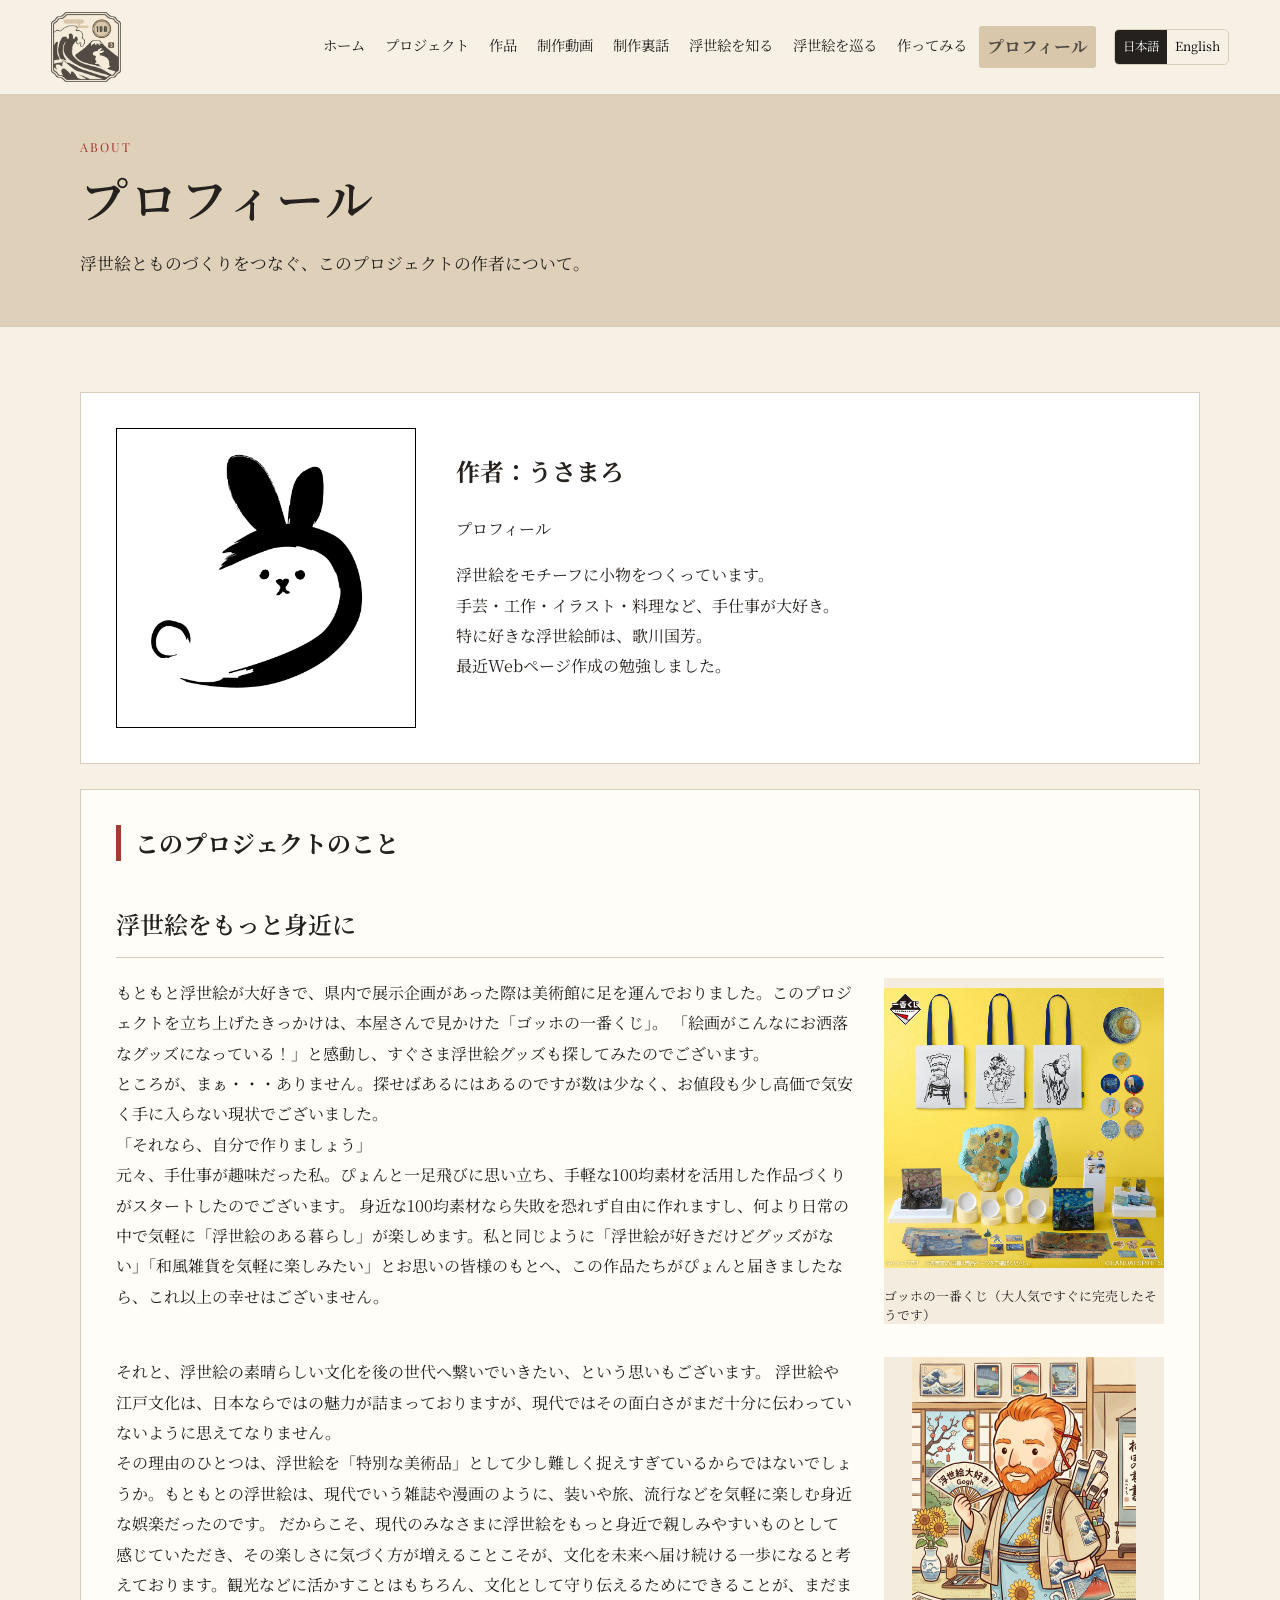
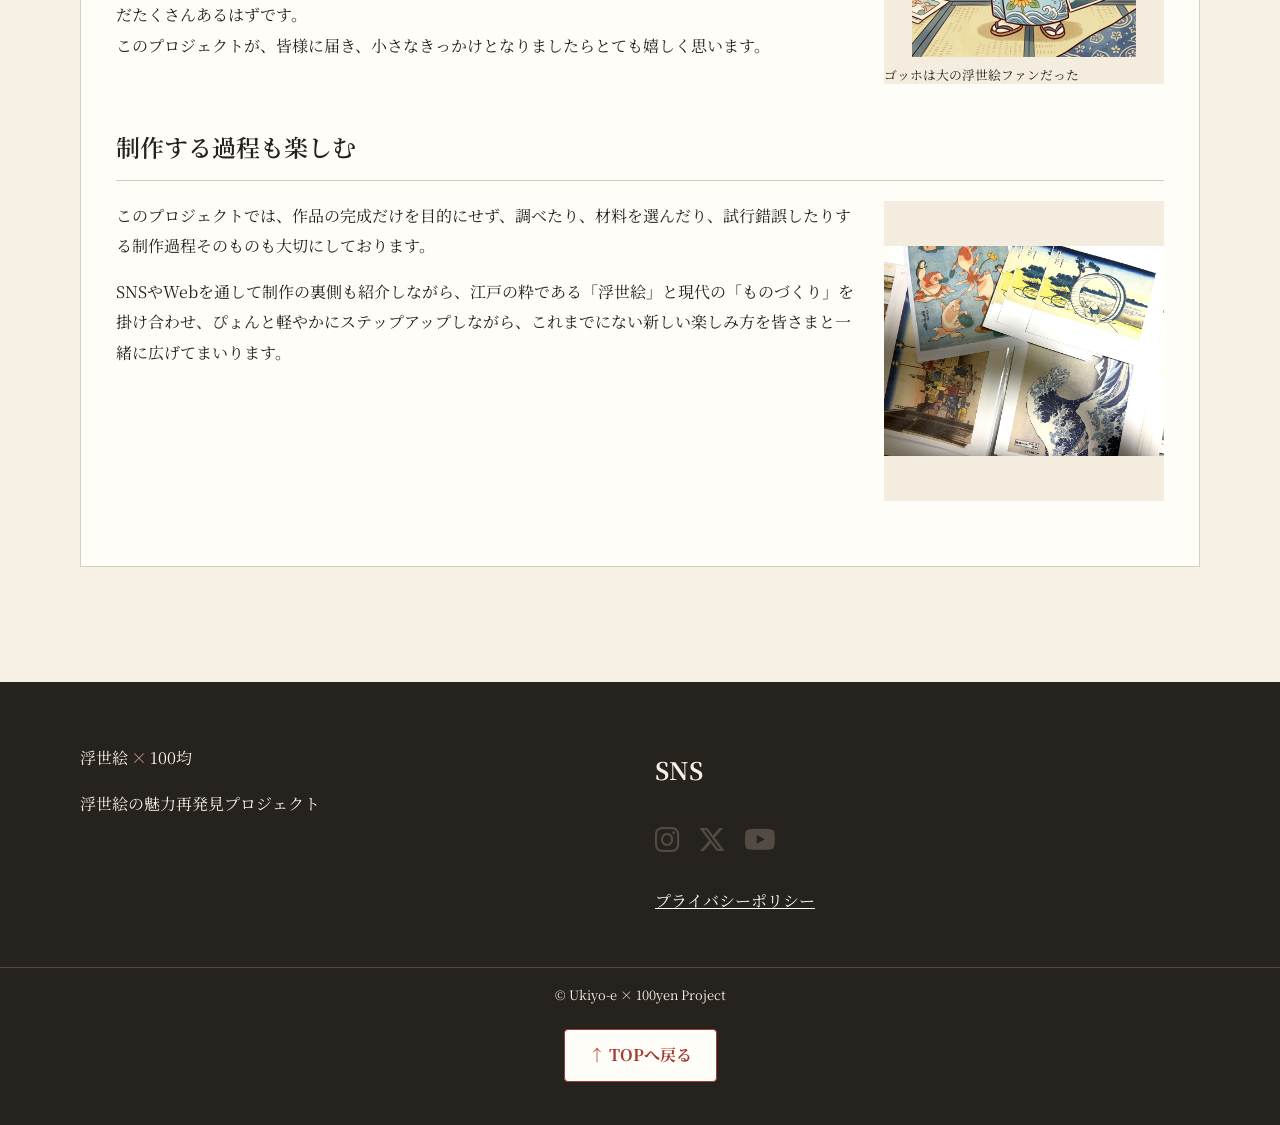
==== commit b0e04afb: "Add files via upload" ====
--- a/about.html
+++ b/about.html
@@ -9,11 +9,12 @@
     <link rel="stylesheet" href="css/style.css">
     <link rel="stylesheet" href="https://cdnjs.cloudflare.com/ajax/libs/font-awesome/6.7.2/css/all.min.css">
 
-    <script async src="https://www.googletagmanager.com/gtag/js?id=G-XXXXXXXXXX"></script>
-    <script>window.dataLayer = window.dataLayer || []; function gtag() {dataLayer.push(arguments);} gtag('js', new Date()); gtag('config', 'G-XXXXXXXXXX');</script>
+    <script async src="https://www.googletagmanager.com/gtag/js?id=G-CPS1Z0LVFZ"></script>
+    <script>window.dataLayer = window.dataLayer || []; function gtag() {dataLayer.push(arguments);} gtag('js', new Date()); gtag('config', 'G-CPS1Z0LVFZ');</script>
 </head>
 
 <body>
+    <div id="top"></div>
     <a class="skip-link" href="#main">本文へ移動</a>
     <header class="site-header">
   <div class="header-inner">
@@ -268,6 +269,7 @@
     </div>
 
     <p class="copyright">© Ukiyo-e × 100yen Project</p>
+    <div class="back-to-top-wrap"><a class="back-to-top" href="#top" data-track="back_to_top"><span data-ja="↑ TOPへ戻る" data-en="↑ Back to top">↑ TOPへ戻る</span></a></div>
 </footer>
 
     <script src="js/script.js"></script>
--- a/css/style.css
+++ b/css/style.css
@@ -2015,4 +2015,48 @@
         gap: 30px;
     }
 
-}+}
+
+/* 2026-10: artists, footer top link, and behind-the-scenes video */
+.artist-nameplate {
+    display: flex;
+    align-items: center;
+    justify-content: center;
+    padding: 20px;
+    color: #24211e;
+    background: linear-gradient(145deg, #f7f1e5, #e6d8c1);
+    font-family: "Noto Serif JP", serif;
+    font-size: clamp(1.5rem, 3vw, 2.2rem);
+    font-weight: 700;
+    letter-spacing: .12em;
+    text-align: center;
+}
+.story-video-link { margin-block: 30px; }
+.failure-video-button { display: inline-block; max-width: 100%; }
+.back-to-top-wrap { text-align: center; padding: 22px 16px 28px; }
+.back-to-top { display: inline-block; padding: 10px 24px; border: 1px solid #a33b32; border-radius: 4px; color: #a33b32; background: #fffdf8; text-decoration: none; font-weight: 700; }
+.back-to-top:hover, .back-to-top:focus-visible { background: #a33b32; color: #fff; }
+@media (prefers-reduced-motion: no-preference) { html:focus-within { scroll-behavior: smooth; } }
+
+/* YouTube Shorts embed: preserves the vertical 9:16 ratio */
+.making-video-frame {
+    display: flex;
+    justify-content: center;
+    align-items: center;
+}
+.making-video-frame iframe {
+    display: block;
+    width: 100%;
+    max-width: 360px;
+    aspect-ratio: 9 / 16;
+    height: auto;
+    border: 0;
+}
+.making-video-info .making-video-youtube-link {
+    margin-top: 12px;
+}
+.making-video-youtube-link a {
+    color: var(--red);
+    text-decoration: underline;
+    text-underline-offset: 3px;
+}
